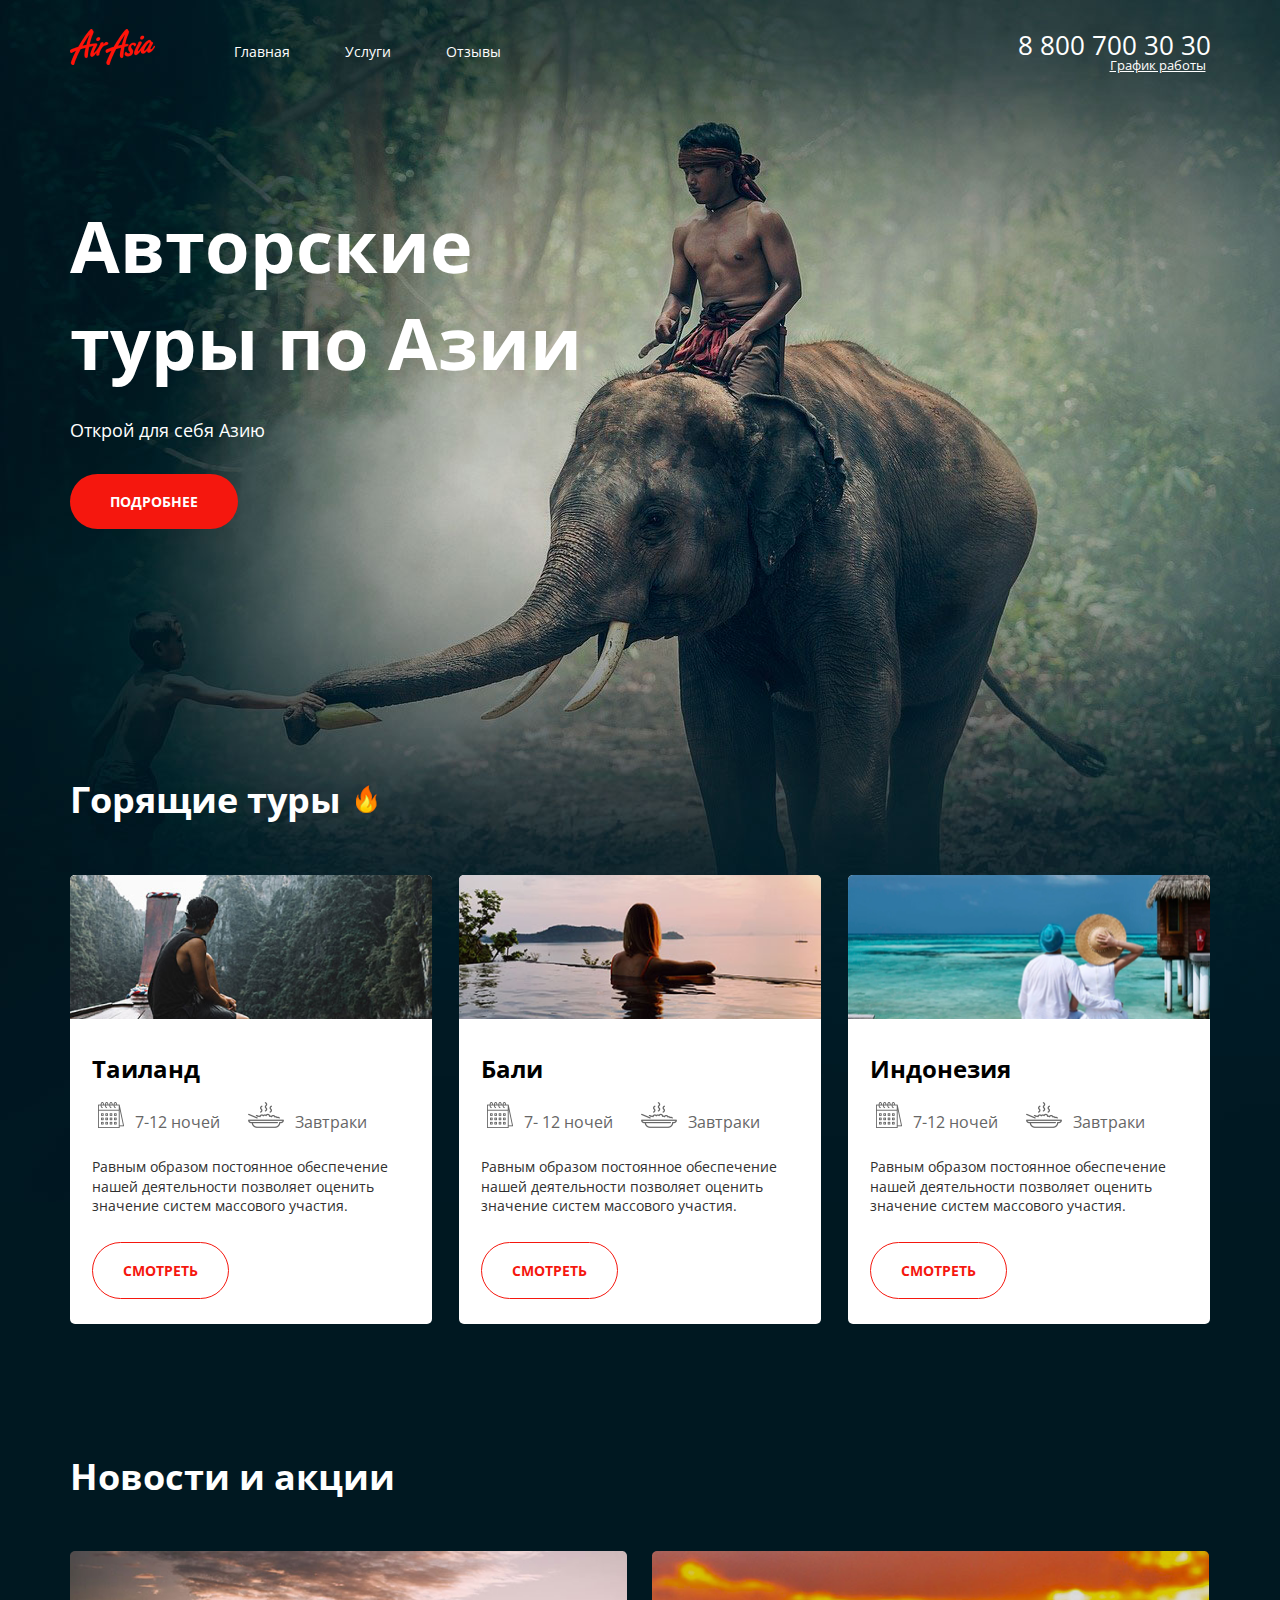
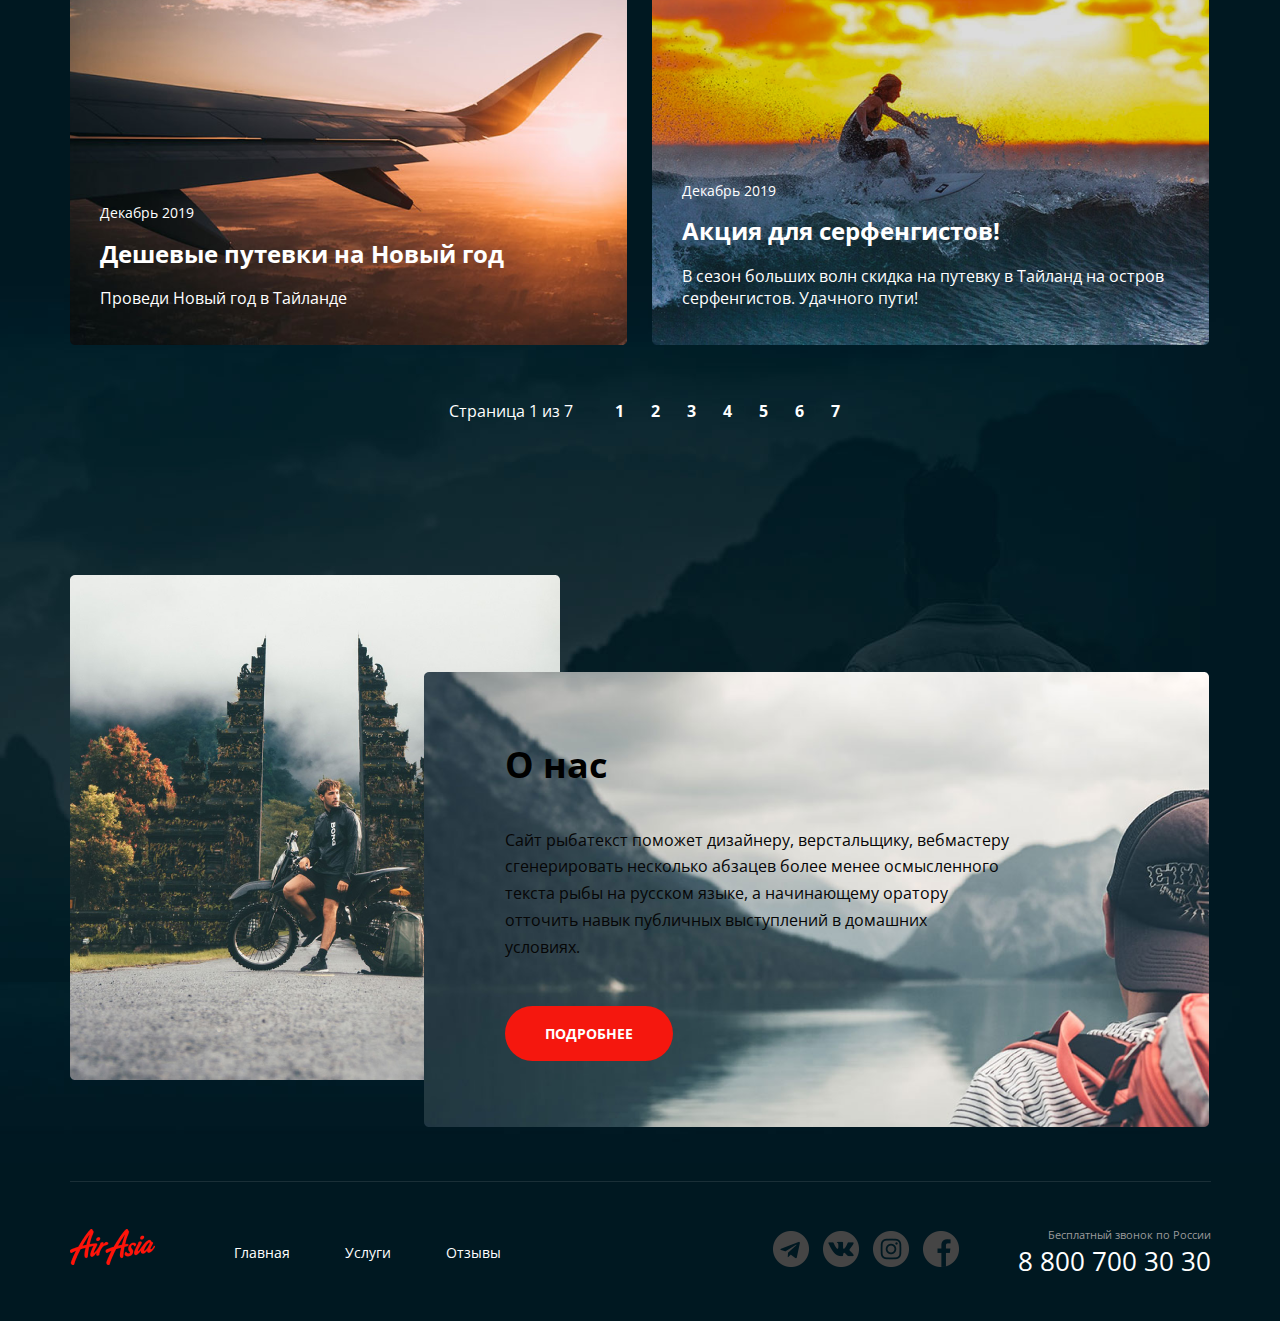
==== folder/inner/index.html @ 15e2ba7a "Update index.html" ====
<!DOCTYPE html>
<html lang="ru">

<head>
  <meta charset="UTF-8">
  <title>Air-asia</title>
  <link href="https://fonts.googleapis.com/css2?family=Open+Sans:wght@300;400;700&display=swap" rel="stylesheet">
  <link rel="stylesheet" href="../css/main.css">
</head>

<body>
  <div class="wrapper main-page--wrapper">
    <div class="container">
  <header class="header">
    <a href="https://qsechq.github.io/my-project/folder/inner/" class="logo">
      <img src="../img/logo.png" class="logo__pic" alt="logo">
    </a>
    <nav class="nav">
      <ul classs="nav__list">
        <li class="nav__item">
          <a class="nav__link" href="https://qsechq.github.io/my-project/folder/inner/">Главная</a>
        </li>
        <li class="nav__item">
          <a class="nav__link" href="https://qsechq.github.io/my-project/folder/inner/services">Услуги</a>
        </li>
        <li class="nav__item">
          <a class="nav__link" href="#">Отзывы</a>
        </li>
      </ul>
    </nav>
    <address class="phone">
      <a class="phone__contact" href="tel:+78007003030">8 800 700 30 30</a>
      <div class="workhours">
        <a class="workhours__info" href="#" title="пн-вс 09:00-20:00 обед 14:00-14:30">График работы</a>
      </div>
    </address>
  </header>



  <main class="content">
    <section class="hero">
    <div class="intro">
      <div class="intro__title">
        <h1 class="intro__title-heading">Авторские туры по Азии</h1>
      </div>
      <div class="intro__text">
        <h2 class="intro__text-subtit">Открой для себя Азию</h2>
      </div>
      <div class="intro__btn">
        <a href="#" class="intro__btn-link">Подробнее</a>
      </div>
    </div>
  </section>
  </div>
    <section class="section">
      <div class="container">
        <div class="tours">
        
          <div class="tours__header">
            <h2 class="tours__header-title">Горящие туры</h2>
            <img src="../img/flame.png" alt="flame" class="tours__header-ico">
          </div>
          <ul class="tours__list">
              <li class="tours__item">
              <div class="tours__content">
                <img class="tours__pic" src="../img/river.png" alt="pic__content">
                <h3 class="tours__title">Таиланд</h3>
                <div class="tours__suggestions">
                  <div class="tours__days">
                    <img class="tours__ico" src="..//img/calendar.png" alt="calendar">
                    <span class="tours__text">7-12 ночей</span>
                  </div>
                  <div class="tours__breakfasts">
                    <img class="tours__ico" src="../img/meal.png" alt="meal">
                    <span class="tours__text">Завтраки</span>
                  </div>
                </div>
                <div class="tours__info">
                  <p class="tours__info-text">Равным образом постоянное обеспечение<br>нашей деятельности позволяет оценить<br>
                    значение систем массового участия.</p>
                </div>
                <div class="tours__button">
                  <a href="#" class="tours__button-block">смотреть</a>
                 </div>
                </div>
              </li>
    
              <li class="tours__item">
                <div class="tours__content">
                  <img class="tours__pic" src="../img/pool.png" alt="pic__content">
                  <h3 class="tours__title">Бали</h3>
                <div class="tours__suggestions">
                  <div class="tours__days">
                    <img class="tours__ico" src="..//img/calendar.png" alt="calendar">
                    <span class="tours__text">7- 12 ночей</span>
                  </div>
                  <div class="tours__breakfasts">
                    <img class="tours__ico" src="../img/meal.png" alt="meal">
                    <span class="tours__text">Завтраки</span>
                  </div>
                </div>
                <div class="tours__info">
                  <p class="tours__info-text">Равным образом постоянное обеспечение<br>нашей деятельности позволяет оценить<br>
                    значение систем массового участия.</p>
                </div>
                <div class="tours__button">
                  <a href="#" class="tours__button-block">смотреть</a>
                  </div>
                </div>
              </li>
            
                <li class="tours__item">
                  <div class="tours__content">
                    <img class="tours__pic" src="../img/ocean.png" alt="pic__content">
                    <h3 class="tours__title">Индонезия</h3>
                    <div class="tours__suggestions">
                      <div class="tours__days">
                        <img class="tours__ico" src="..//img/calendar.png" alt="calendar">
                        <span class="tours__text">7-12 ночей</span>
                      </div>
                      <div class="tours__breakfasts">
                        <img class="tours__ico" src="../img/meal.png" alt="meal">
                        <span class="tours__text">Завтраки</span>
                      </div>
                    </div>
                    <div class="tours__info">
                      <p class="tours__info-text">Равным образом постоянное обеспечение<br>нашей деятельности позволяет оценить<br>
                        значение систем массового участия.</p>
                      </div>
                    <div class="tours__button">
                      <a href="#" class="tours__button-block">смотреть</a>
                    </div>
                  </div>
                </li>
              </ul>
            </div>
          </div>
    </section>
  
      
   
      
      <section class="section">
        <div class="container">
        <div class="news">
          <div class="news__stock">
            <h2 class="news__stock-info">Новости и акции</h2>
          </div>

          <ul class="news__list">
            <li class="news__item">
                <div class="news__photo">
                  <img class="news__photo-pic" src="..//img/plain.png" alt="pic__content">
                </div>
               <div class="news__main">
                  <p class="news__main-date">Декабрь 2019</p>
                  <h3 class="news__main-title">Дешевые путевки на Новый год</h3>
                  <p class="news__main-text">Проведи Новый год в Тайланде</p>
              </div>
            </li>
            <li class="news__item">
                <div class="news__photo">
                  <img class="news__photo-pic" src="../img/Surfer.png" alt="pic__content">
                </div>
                <div class="news__main">
                  <p class="news__main-date">Декабрь 2019</p>
                  <h3 class="news__main-title">Акция для серфенгистов!</h3>
                  <p class="news__main__text">В сезон больших волн скидка на путевку в Тайланд на остров серфенгистов.
                    Удачного пути!</p>
                </div>
              
            </li>
              </ul>
              </div>
    

           <div class="paginator">
              <div class="paginator__display">Страница 1 из 7</div>
              <ul class="paginator__list">
                <li class="paginator__item"><a href="#" class="paginator__link">1</a></li>
                <li class="paginator__item"><a href="#" class="paginator__link">2</a></li>
                <li class="paginator__item"><a href="#" class="paginator__link">3</a></li>
                <li class="paginator__item"><a href="#" class="paginator__link">4</a></li>
                <li class="paginator__item"><a href="#" class="paginator__link">5</a></li>
                <li class="paginator__item"><a href="#" class="paginator__link">6</a></li>
                <li class="paginator__item"><a href="#" class="paginator__link">7</a></li>

              </ul>
            </div>
        </div>
      </section>
       
      
     
        <section class="section">
          <div class="container">
          <div class="info">
            <div class="info__photo">
              <img src="../img/gates.png" alt="info__pic">
            </div>
            <div class="info__block">
              <div class="info__photo-two">
              <img class="info__photo-text" src="../img/mountains.png" alt="pic__info">
            </div>
              <div class="info__story">
              <div class="info__title">
                <h3 class="info__title-us">О нас</h3>
              </div>
              <div class="info__text">
                <p>Сайт рыбатекст поможет дизайнеру, верстальщику, вебмастеру<br> сгенерировать
                  несколько абзацев более менее осмысленного<br>текста рыбы на русском языке, а начинающему оратору<br>отточить навык публичных
                  выступлений в домашних<br>условиях.</p>
              </div>
            
              <div class="info__btn">
                <a class="info__btn-us" href="#">подробнее</a>
              </div>
            </div>
            
          </div>
        </div>
      </div>
    </section>
  
  </main>


  <footer class="footer-container">
    <div class="container footer-container__content">
      <div class="footer">
        <a href="https://qsechq.github.io/my-project/folder/inner/" class="logo">
          <img src="../img/logo.png" class="logo__pic" alt="logo">
        </a>
        <nav class="nav">
          <ul classs="nav__list">
            <li class="nav__item">
              <a class="nav__link" href="https://qsechq.github.io/my-project/folder/inner/">Главная</a>
            </li>
            <li class="nav__item">
              <a class="nav__link" href="https://qsechq.github.io/my-project/folder/inner/services">Услуги</a>
            </li>
            <li class="nav__item">
              <a class="nav__link" href="#">Отзывы</a>
            </li>
          </ul>
        </nav>
    
      <ul class="social">
        <li class="social__list social__list--icon--telegram">
          <a class="social__link" href="#" title="телеграм">
          </a>
        </li>

        <li class="social__list social__list--icon--vk">
          <a class="social__link" href="#" title="вконтакте">
          </a>
        </li>
        <li class="social__list social__list--icon--instagram">
          <a class="social__link" href="#" title="фейсбук">
          </a>
        </li>

        <li class="social__list social__list--icon--facebook">
          <a class="social__link" href="#" title="инстаграм">
          </a>
        </li>
      </ul>
    


      <address class="phone">
        <div class="phone__text">Бесплатный звонок по России</div>
        <a class="phone__contact" href="tel:+78007003030">8 800 700 30 30</a>
      </address>
  </div>
  </div>
  </footer>
  </div>
</body>

</html>
---- folder/css/main.css ----
@import url('./layout/normalize.css');
@import url('./layout/base.css');
@import url('./block/header.css');
@import url('./block/logo.css');
@import url('./block/nav.css');
@import url('./block/phone.css');
@import url('./block/intro.css');
@import url('./block/tours.css');
@import url('./block/news.css');
@import url('./block/paginator.css');
@import url('./block/info.css');
@import url('./block/footer.css');
@import url('./block/social.css');
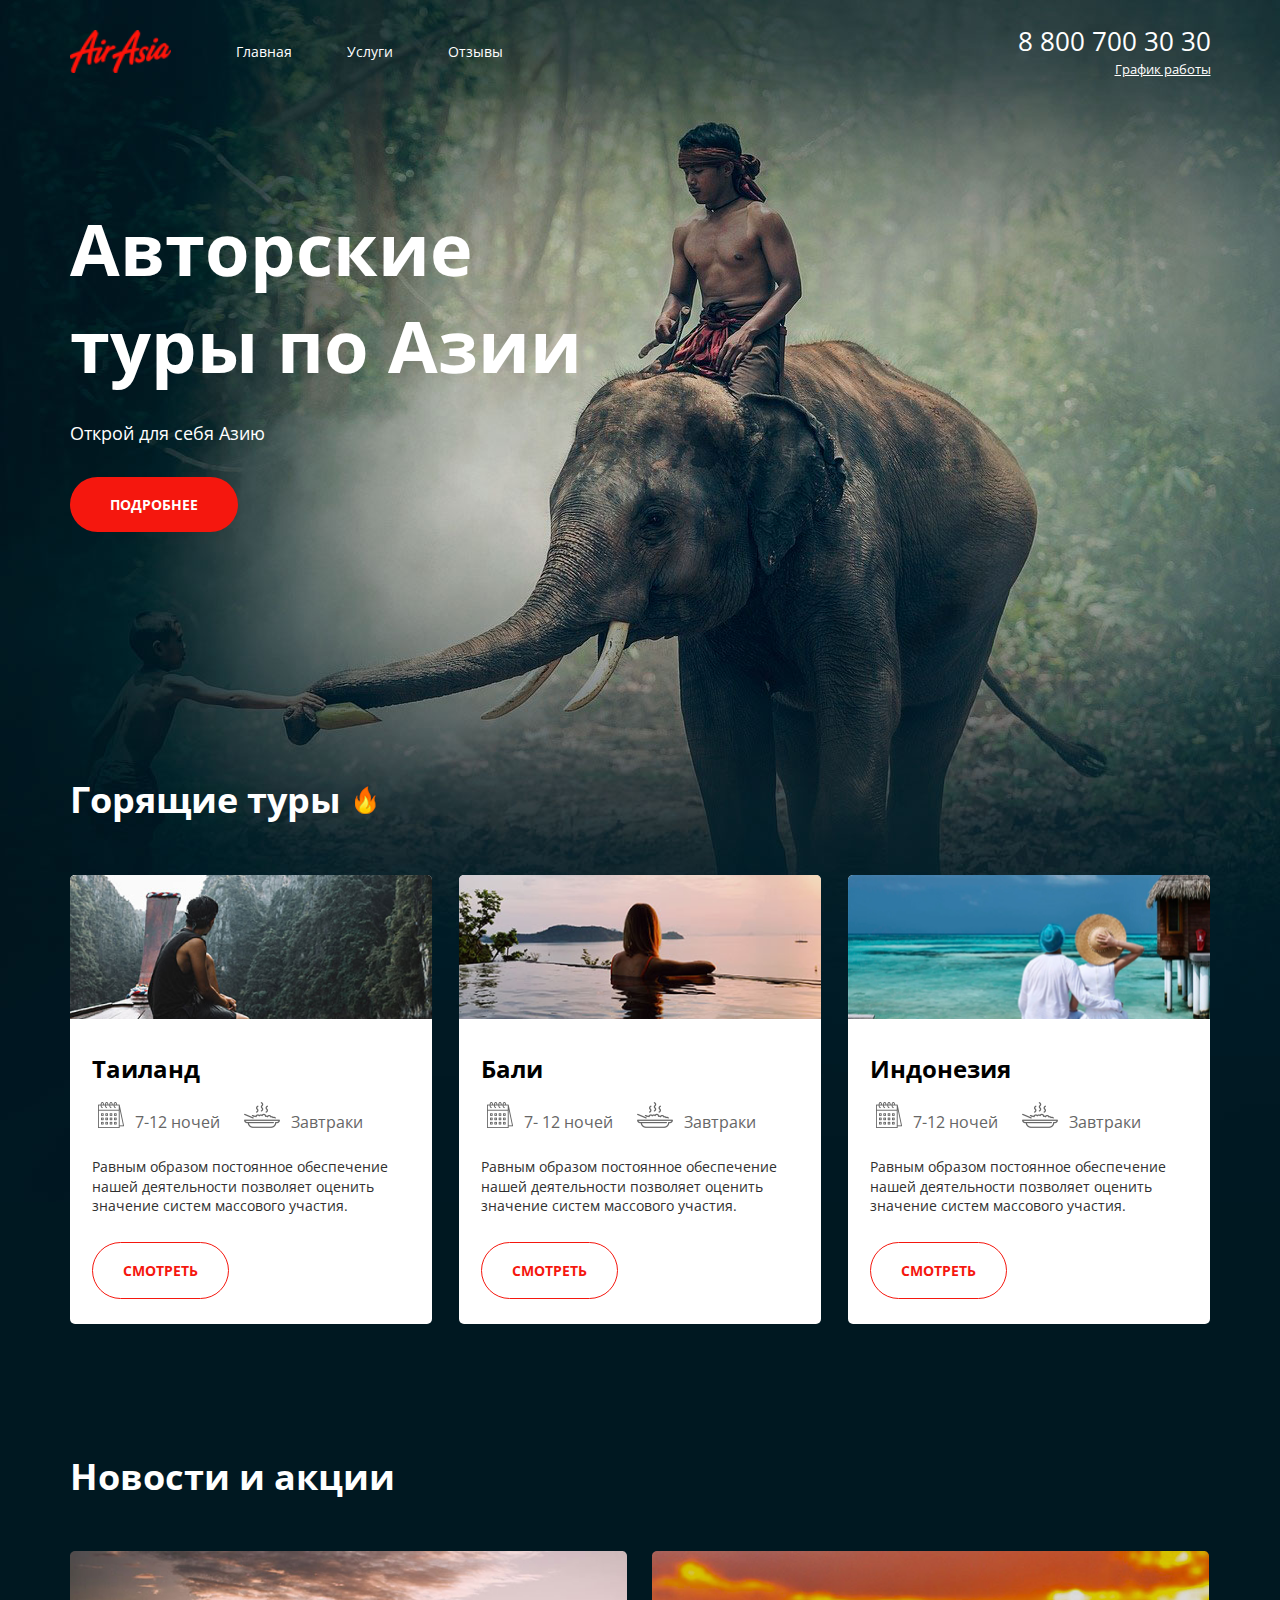
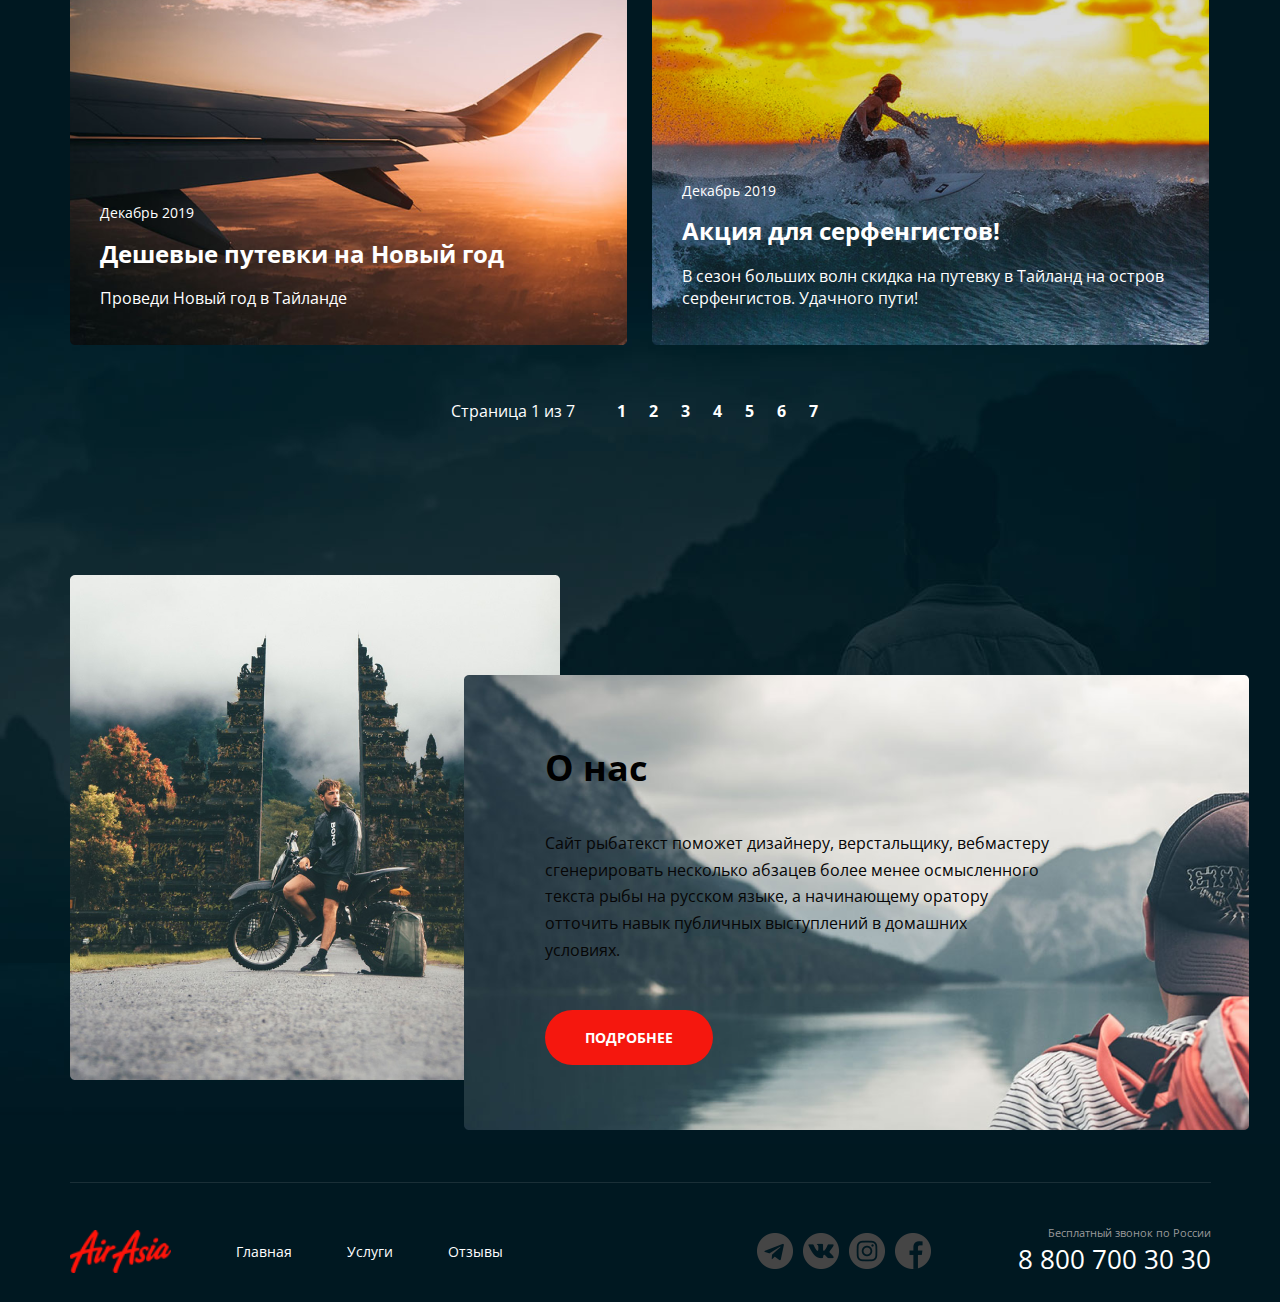
==== commit bf3d3d0f: "Add files via upload" ====
--- a/folder/inner/index.html
+++ b/folder/inner/index.html
@@ -279,4 +279,4 @@
   </div>
 </body>
 
-</html>
+</html>--- a/folder/css/main.css
+++ b/folder/css/main.css
@@ -10,4 +10,7 @@
 @import url('./block/paginator.css');
 @import url('./block/info.css');
 @import url('./block/footer.css');
-@import url('./block/social.css');+@import url('./block/social.css');
+@import url('./block/breadcrumbs.css');
+@import url('./block/content.css');
+@import url('./block/partners.css');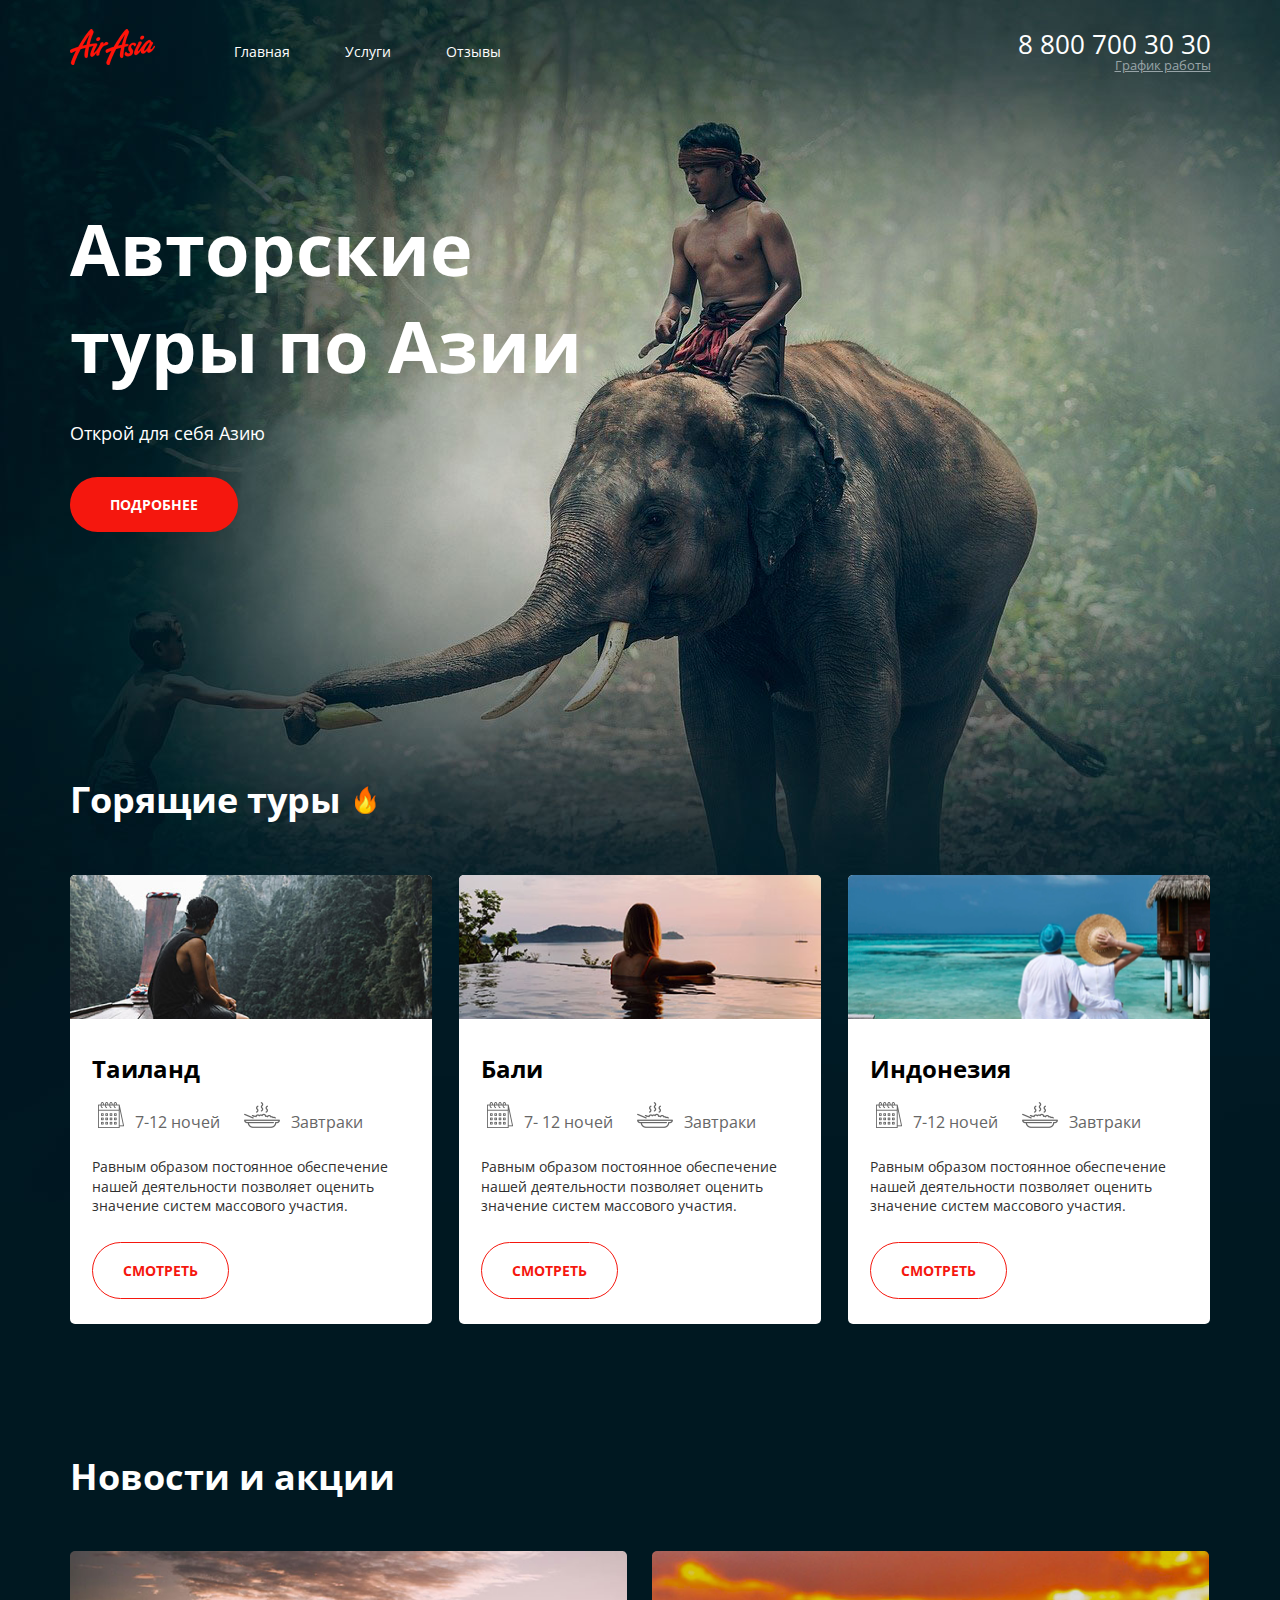
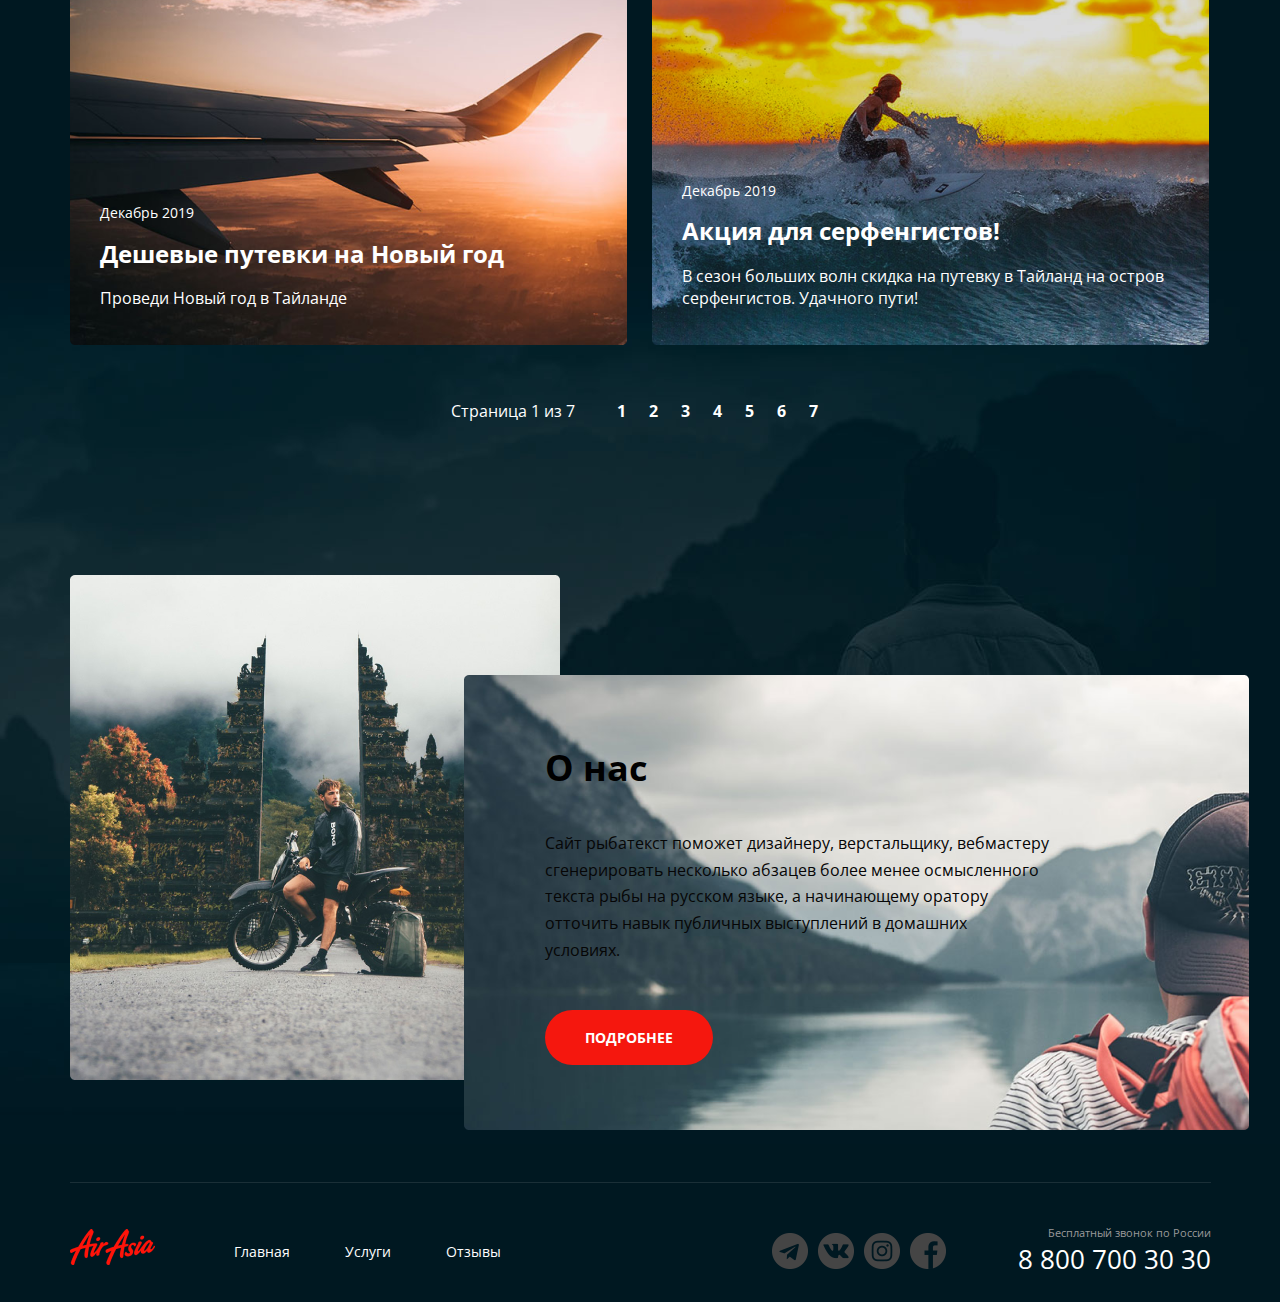
==== commit 5e06177c: "Add files via upload" ====
--- a/folder/inner/index.html
+++ b/folder/inner/index.html
@@ -31,7 +31,14 @@
     <address class="phone">
       <a class="phone__contact" href="tel:+78007003030">8 800 700 30 30</a>
       <div class="workhours">
-        <a class="workhours__info" href="#" title="пн-вс 09:00-20:00 обед 14:00-14:30">График работы</a>
+        <a class="workhours__info" href="#">График работы</a>
+        <div class="workhours__menu">
+          <div class="workhours__figure"></div>
+          <ul class="workhours__menu-list">
+            <li class="workhours__menu-item workhours__menu-item--bold">пн-вс: 09:00 - 20:00</li>
+            <li class="workhours__menu-item">Обед: 14:00-14:30</li>
+          </ul>
+        </div>
       </div>
     </address>
   </header>
@@ -247,21 +254,21 @@
         </nav>
     
       <ul class="social">
-        <li class="social__list social__list--icon--telegram">
+        <li class="social__list">
           <a class="social__link" href="#" title="телеграм">
           </a>
         </li>
 
-        <li class="social__list social__list--icon--vk">
+        <li class="social__list">
           <a class="social__link" href="#" title="вконтакте">
           </a>
         </li>
-        <li class="social__list social__list--icon--instagram">
+        <li class="social__list">
           <a class="social__link" href="#" title="фейсбук">
           </a>
         </li>
 
-        <li class="social__list social__list--icon--facebook">
+        <li class="social__list">
           <a class="social__link" href="#" title="инстаграм">
           </a>
         </li>
--- a/folder/css/main.css
+++ b/folder/css/main.css
@@ -13,4 +13,8 @@
 @import url('./block/social.css');
 @import url('./block/breadcrumbs.css');
 @import url('./block/content.css');
-@import url('./block/partners.css');+@import url('./block/partners.css');
+@import url('./block/welcome.css');
+@import url('./block/reviews.css');
+@import url('./block/banner.css');
+@import url('./block/form.css');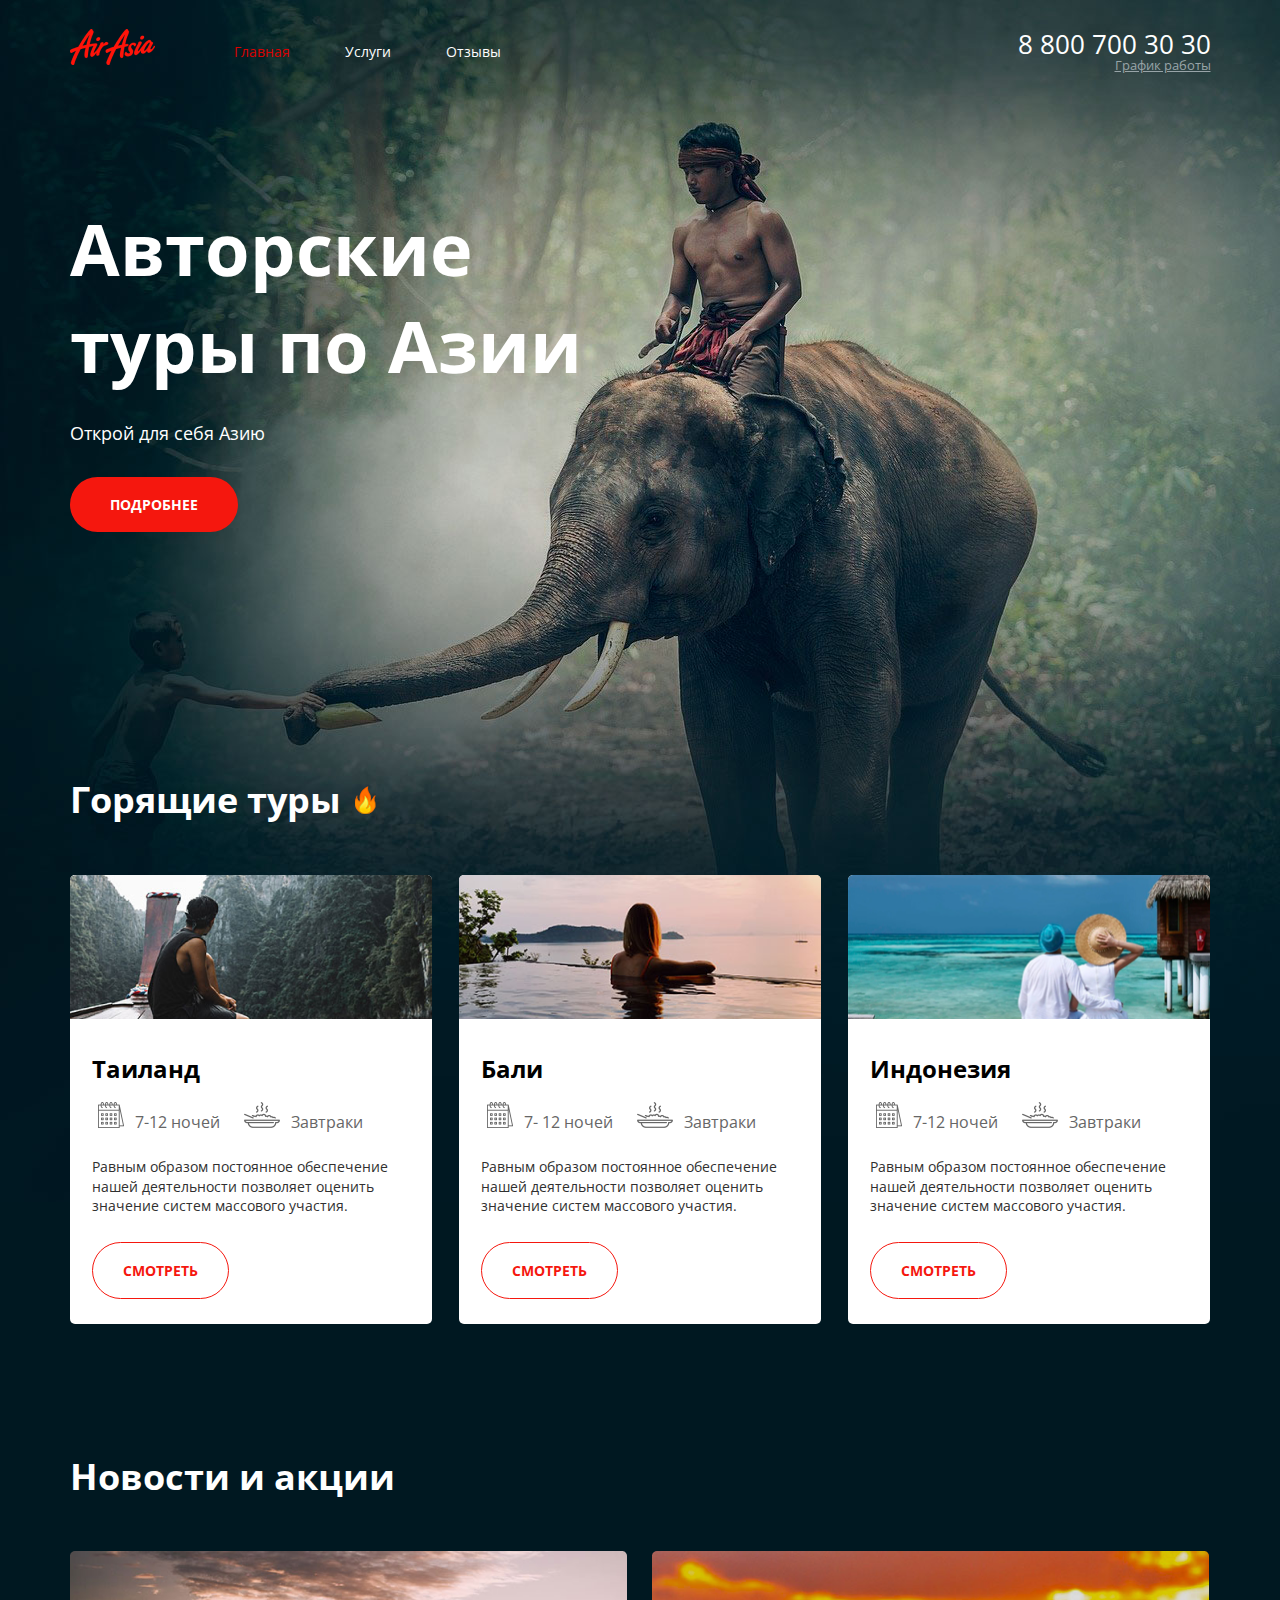
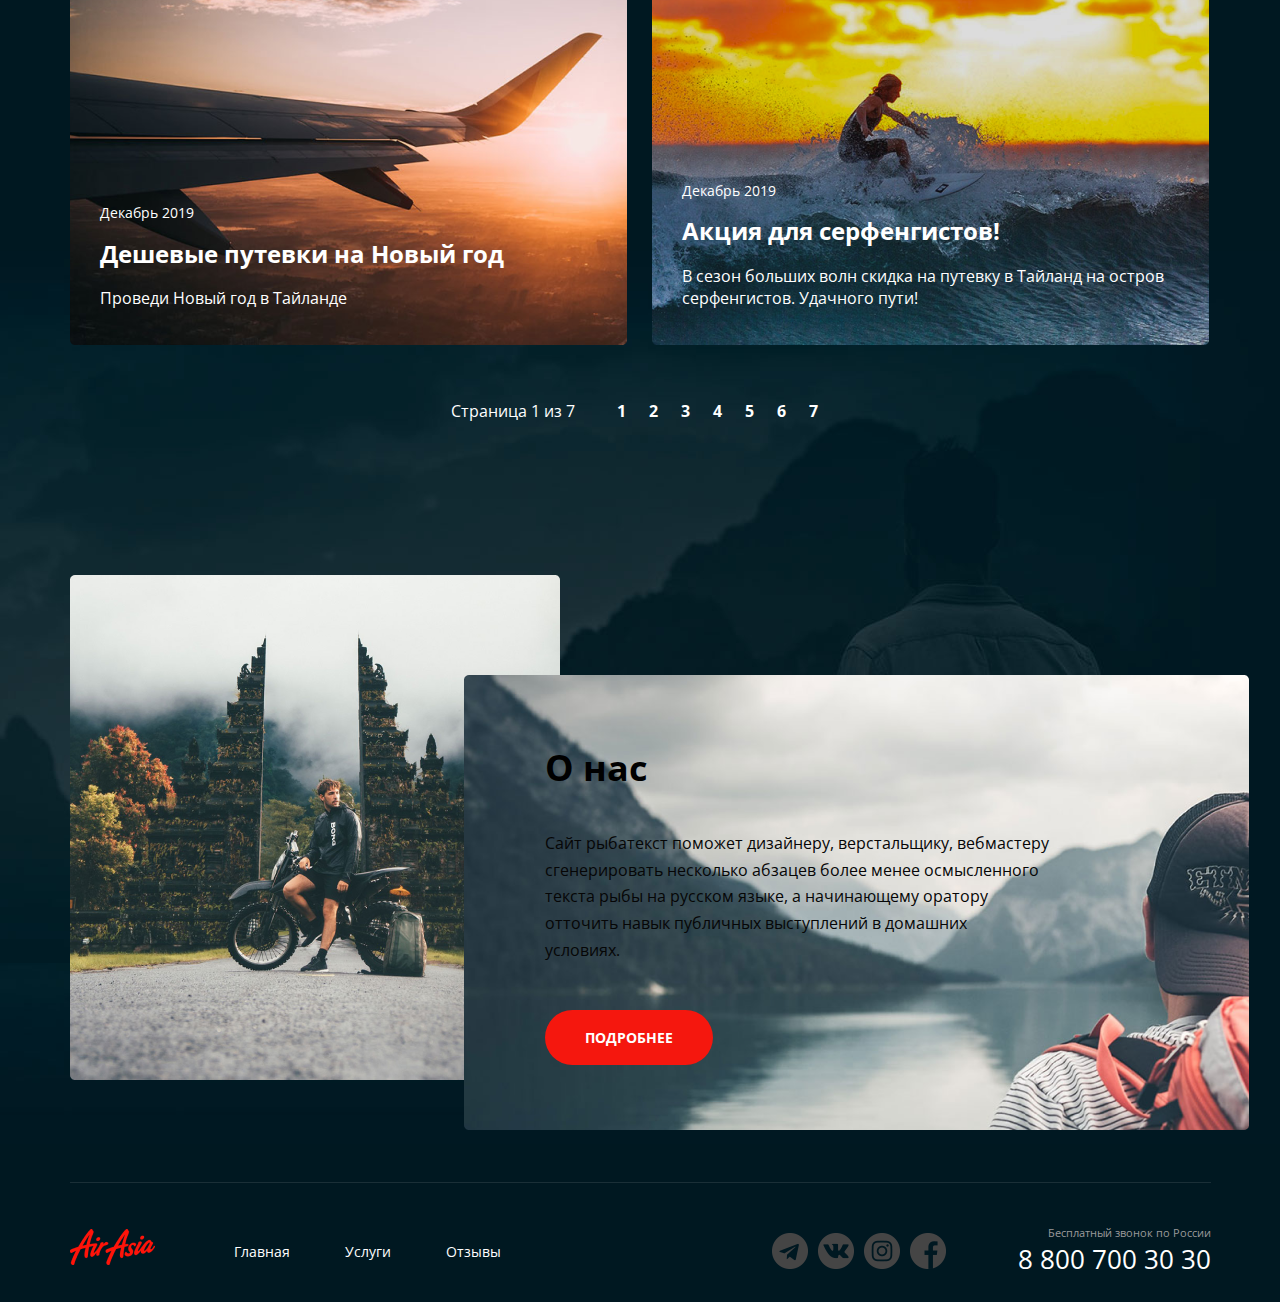
==== commit 67acf6e1: "Add files via upload" ====
--- a/folder/inner/index.html
+++ b/folder/inner/index.html
@@ -18,13 +18,13 @@
     <nav class="nav">
       <ul classs="nav__list">
         <li class="nav__item">
-          <a class="nav__link" href="https://qsechq.github.io/my-project/folder/inner/">Главная</a>
+          <a class="nav__link nav__link--active" href="https://qsechq.github.io/my-project/folder/inner/index">Главная</a>
         </li>
         <li class="nav__item">
           <a class="nav__link" href="https://qsechq.github.io/my-project/folder/inner/services">Услуги</a>
         </li>
         <li class="nav__item">
-          <a class="nav__link" href="#">Отзывы</a>
+          <a class="nav__link" href="https://qsechq.github.io/my-project/folder/inner/reviews">Отзывы</a>
         </li>
       </ul>
     </nav>
@@ -33,7 +33,7 @@
       <div class="workhours">
         <a class="workhours__info" href="#">График работы</a>
         <div class="workhours__menu">
-          <div class="workhours__figure"></div>
+          
           <ul class="workhours__menu-list">
             <li class="workhours__menu-item workhours__menu-item--bold">пн-вс: 09:00 - 20:00</li>
             <li class="workhours__menu-item">Обед: 14:00-14:30</li>
@@ -236,7 +236,7 @@
   <footer class="footer-container">
     <div class="container footer-container__content">
       <div class="footer">
-        <a href="https://qsechq.github.io/my-project/folder/inner/" class="logo">
+        <a href="https://qsechq.github.io/my-project/folder/inner/index" class="logo">
           <img src="../img/logo.png" class="logo__pic" alt="logo">
         </a>
         <nav class="nav">
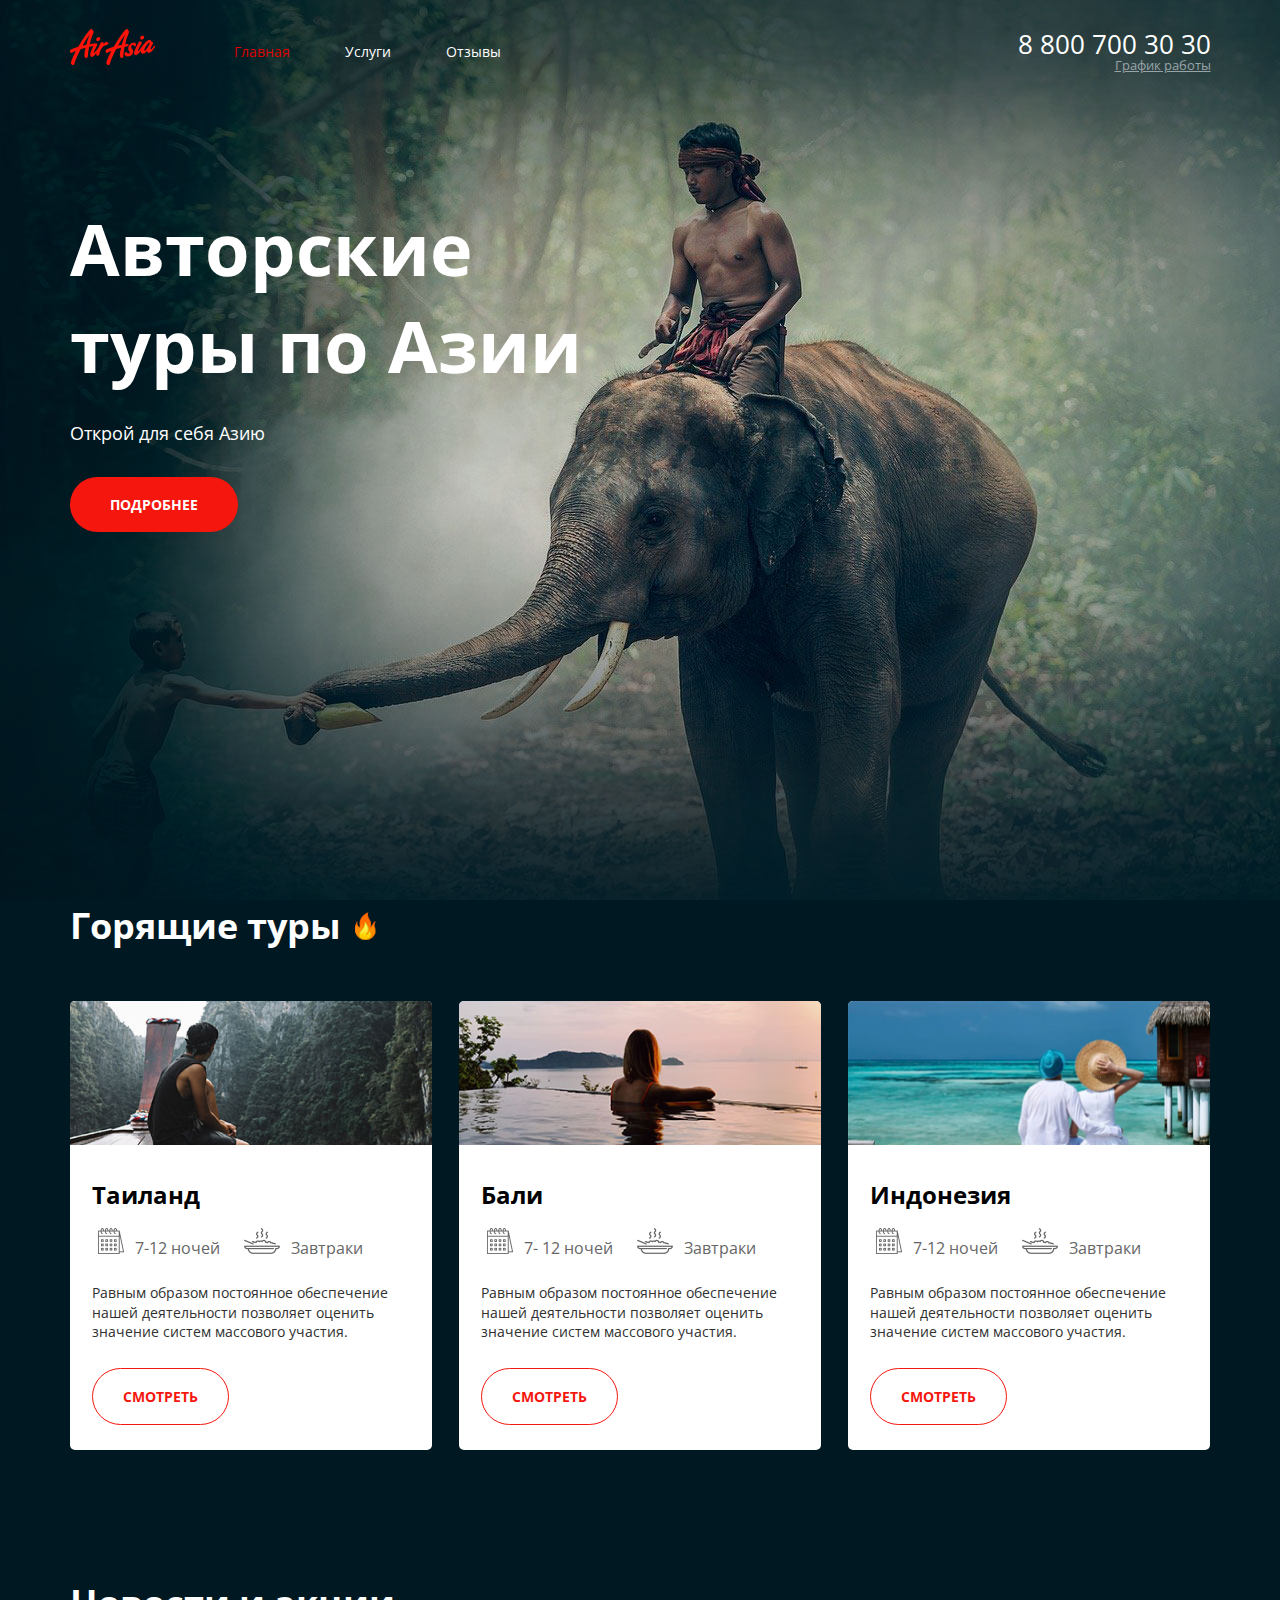
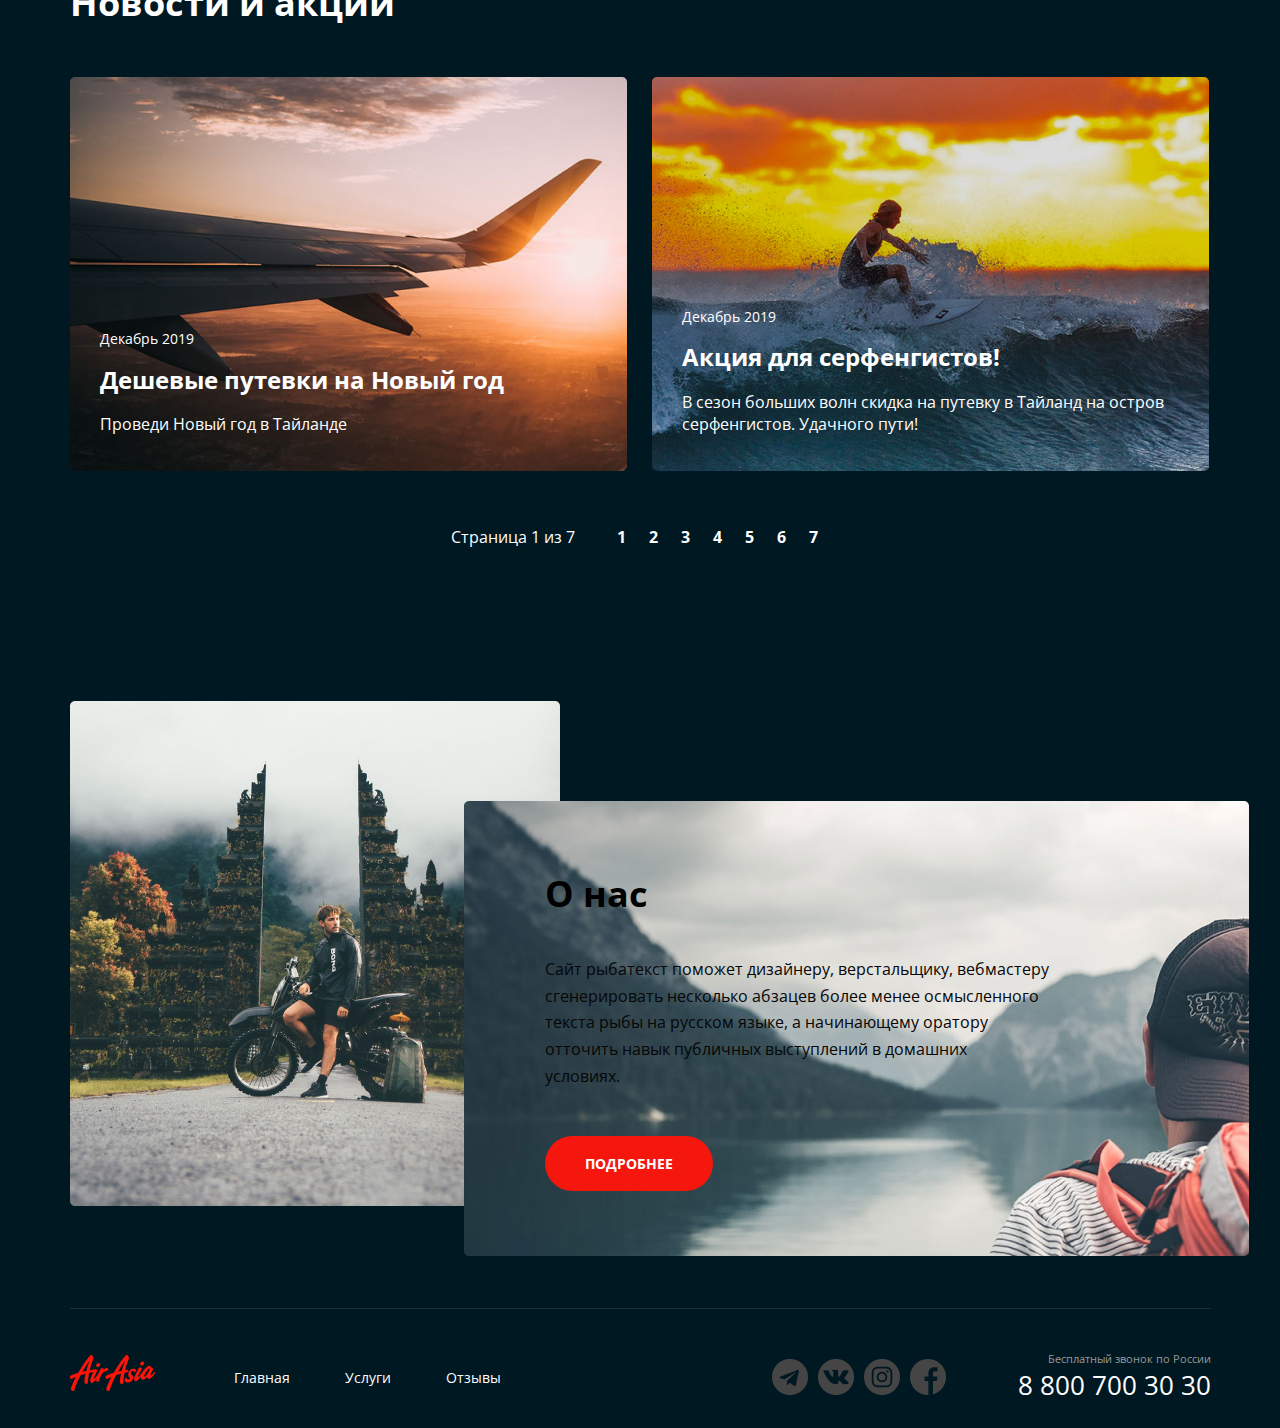
==== commit 98aa94d3: "Add files via upload" ====
--- a/folder/inner/index.html
+++ b/folder/inner/index.html
@@ -10,6 +10,7 @@
 
 <body>
   <div class="wrapper main-page--wrapper">
+    <section class="hero">
     <div class="container">
   <header class="header">
     <a href="https://qsechq.github.io/my-project/folder/inner/" class="logo">
@@ -46,7 +47,7 @@
 
 
   <main class="content">
-    <section class="hero">
+    
     <div class="intro">
       <div class="intro__title">
         <h1 class="intro__title-heading">Авторские туры по Азии</h1>
@@ -148,7 +149,7 @@
       
    
       
-      <section class="section">
+      <section class="sales">
         <div class="container">
         <div class="news">
           <div class="news__stock">
@@ -200,7 +201,7 @@
        
       
      
-        <section class="section">
+        <section class="about">
           <div class="container">
           <div class="info">
             <div class="info__photo">
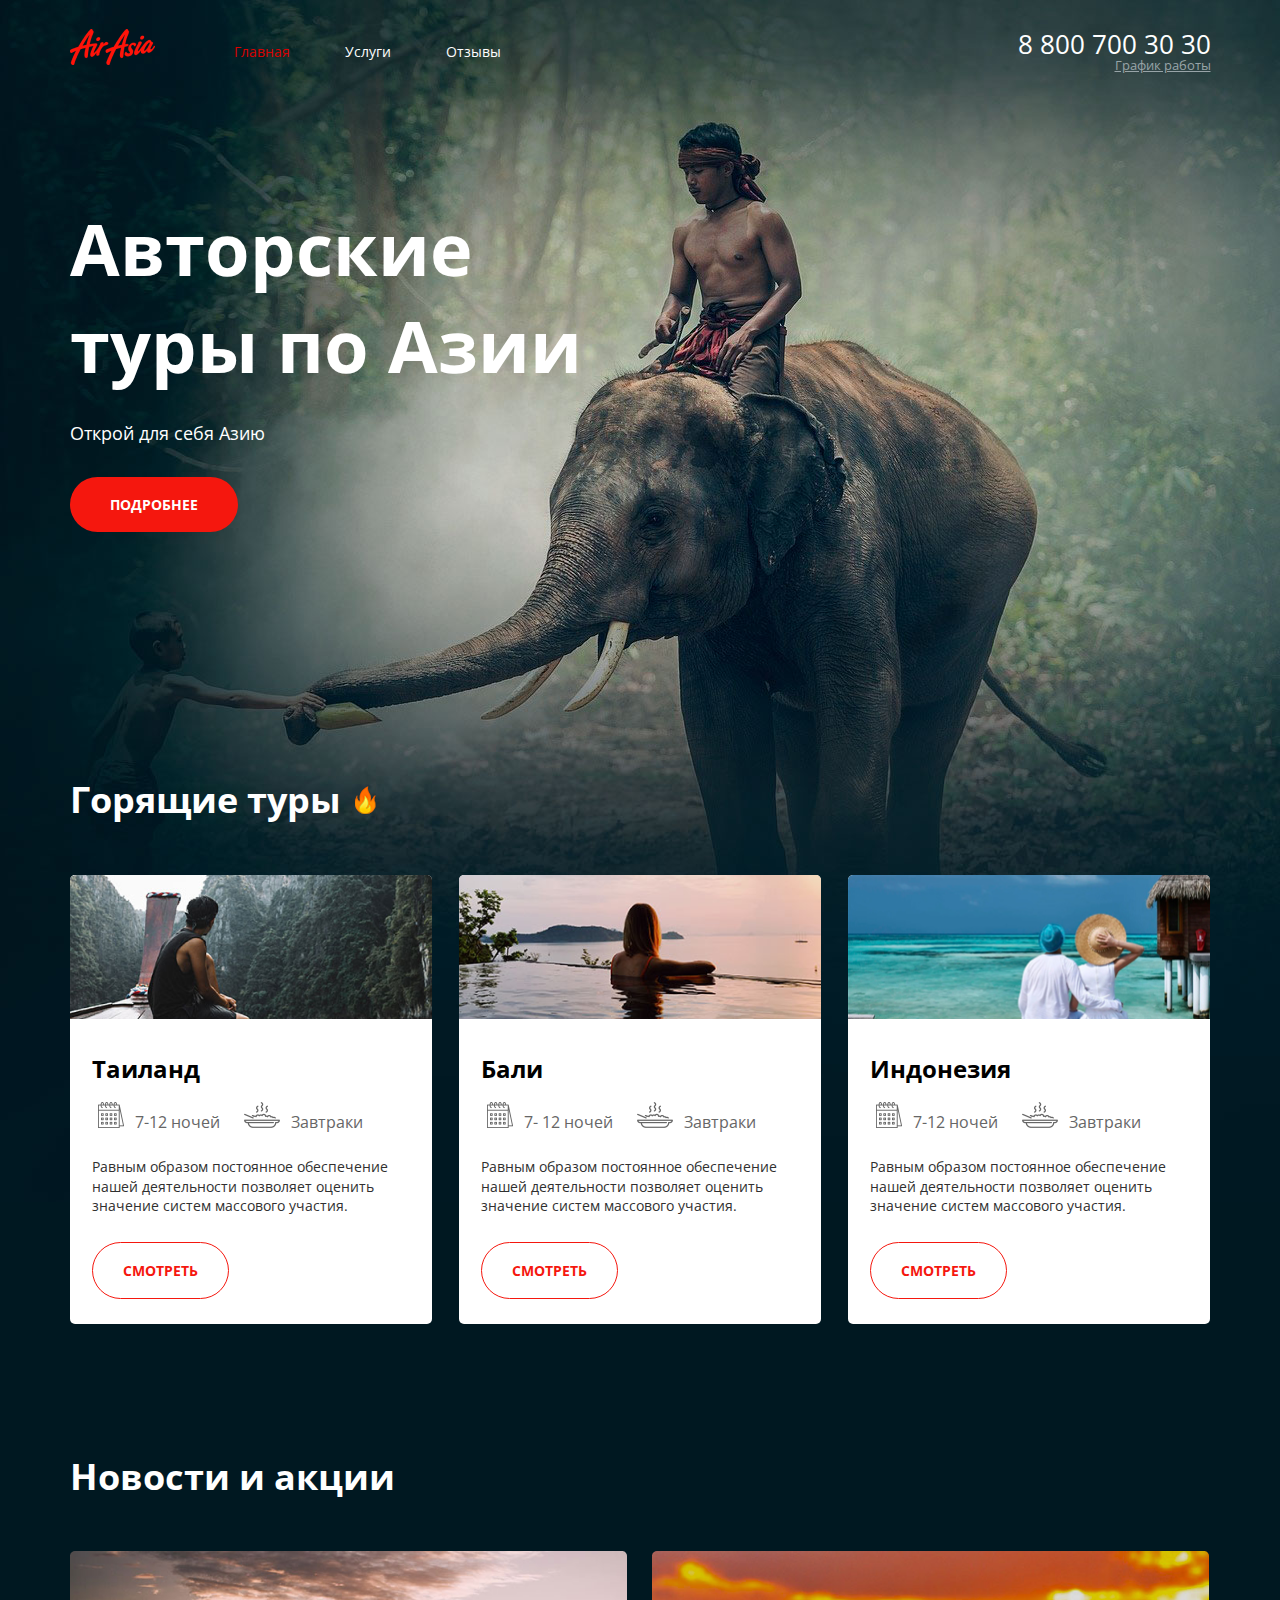
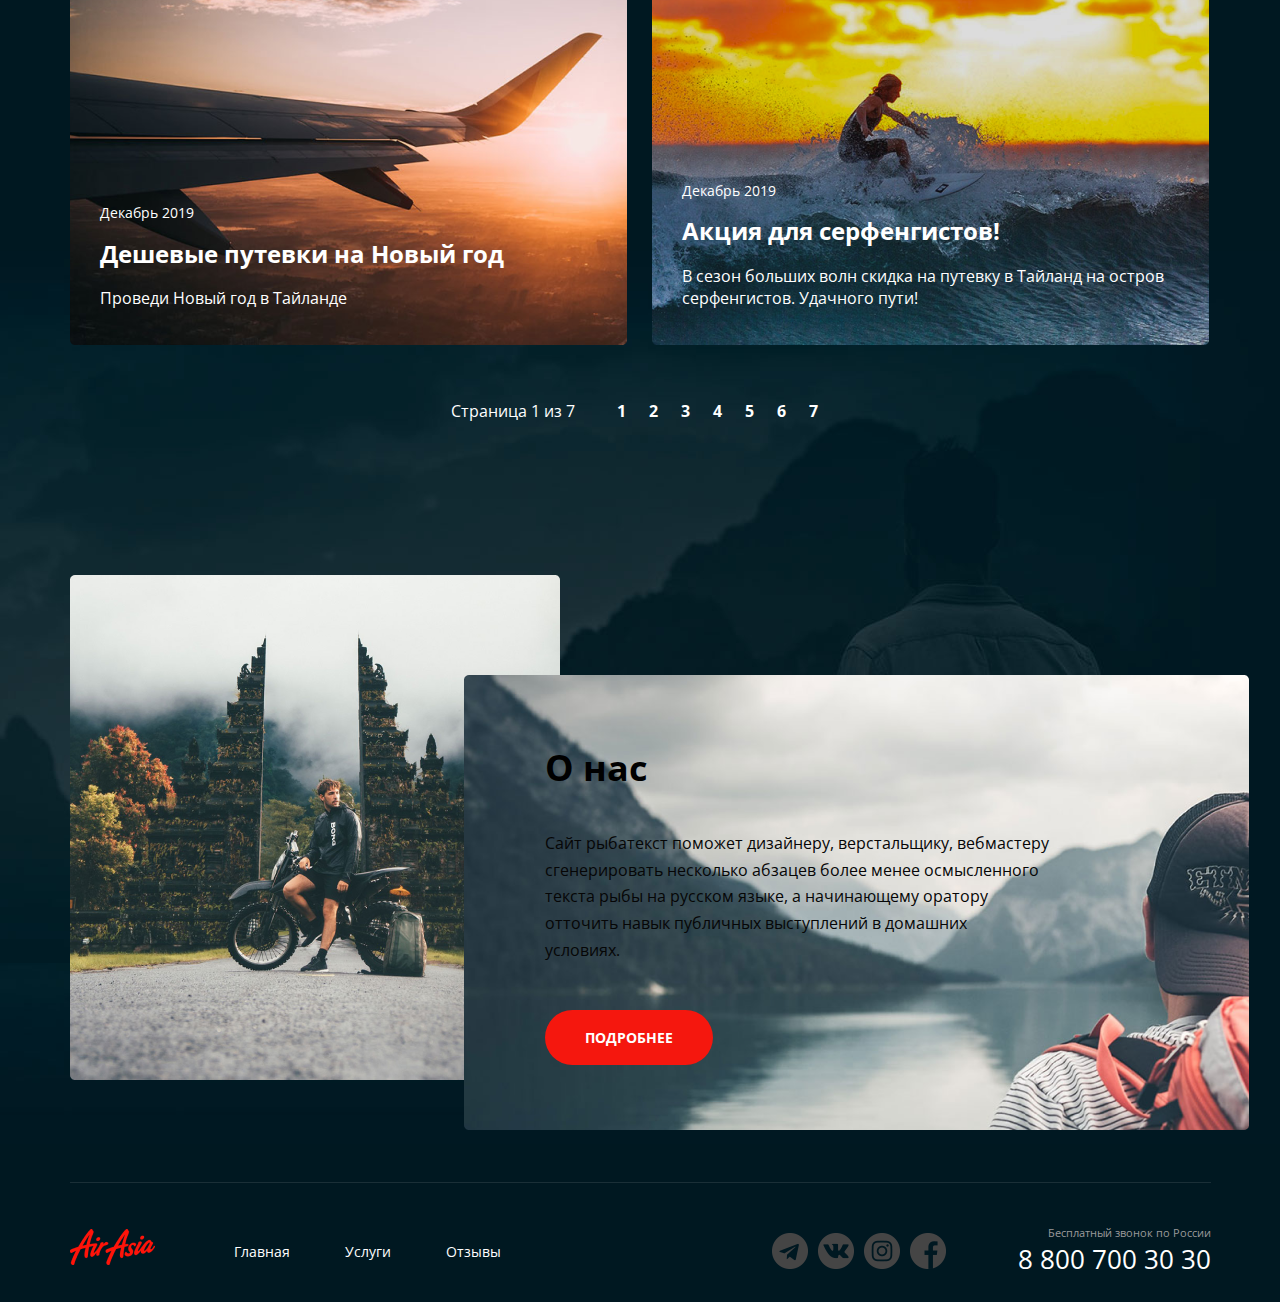
==== commit d67e8b1f: "Add files via upload" ====
--- a/folder/inner/index.html
+++ b/folder/inner/index.html
@@ -9,8 +9,8 @@
 </head>
 
 <body>
-  <div class="wrapper main-page--wrapper">
-    <section class="hero">
+  <div class="wrapper wrapper--pic">
+   
     <div class="container">
   <header class="header">
     <a href="https://qsechq.github.io/my-project/folder/inner/" class="logo">
@@ -47,7 +47,7 @@
 
 
   <main class="content">
-    
+    <section class="hero">
     <div class="intro">
       <div class="intro__title">
         <h1 class="intro__title-heading">Авторские туры по Азии</h1>
@@ -149,7 +149,7 @@
       
    
       
-      <section class="sales">
+      <section class="section">
         <div class="container">
         <div class="news">
           <div class="news__stock">
@@ -201,7 +201,7 @@
        
       
      
-        <section class="about">
+        <section class="section">
           <div class="container">
           <div class="info">
             <div class="info__photo">
